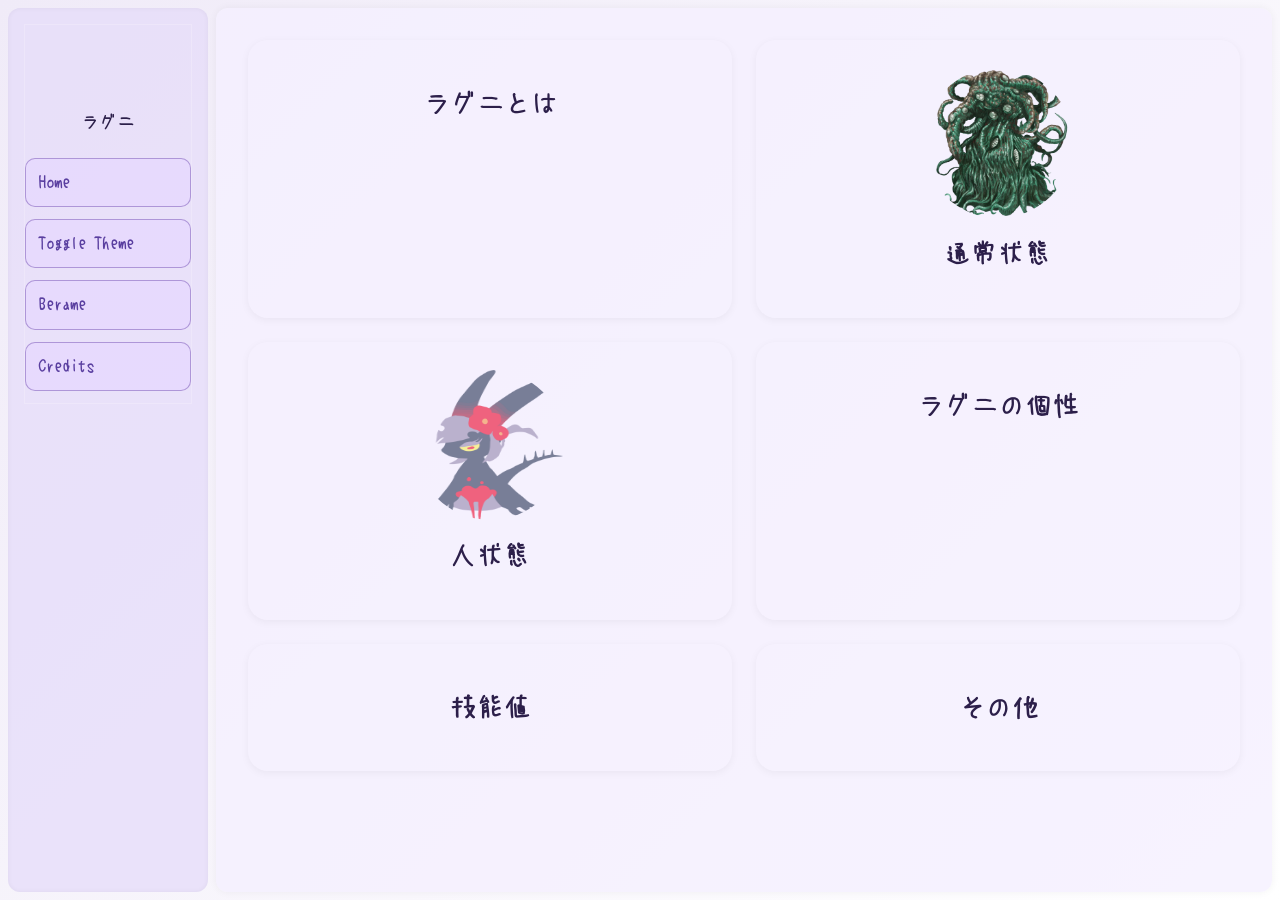
==== loves/index.html @ 0812d9d7 "up" ====
<!DOCTYPE html>
<html lang="ja">
<head>
    <meta charset="UTF-8">
    <meta name="viewport" content="width=device-width, initial-scale=1.0">
    <title>ラグニ</title>
    <link rel="stylesheet" href="../style/raguni.css">
    <link rel="stylesheet" href="../style/card.css">
                        
</head>
<body>
    <nav id="sidebar" aria-label="サイドバー">
        <button id="sidebarToggle" class="sidebar-toggle" type="button" aria-expanded="false" aria-controls="sidebarMenu" aria-label="メニューを開く">
            <span></span>
            <span></span>
            <span></span>
        </button>
        <div id="sidebarMenu" class="sidebar-menu glass-panel" role="menu">
            <div class="sidebar-brand" data-card-action="section" data-section-id="Main" onclick="handleCardAction(this, event)">
                <h1>ラグニ</h1>
            </div>
            <ul class="menu-list">
                <li><a href="#" data-card-action="section" data-section-id="Main" onclick="handleCardAction(this, event)">Home</a></li>
                <li><a href="#" onclick="toggleTheme(); return false;">Toggle Theme</a></li>
                <li><a href="../">Berame</a></li>
                <li><a href="#" data-card-action="section" data-section-id="Credits" onclick="handleCardAction(this, event)">Credits</a></li>
            </ul>
        </div>
    </nav>
    <main id="main">
        <section id="Main" class="content-section">
            <div class="grid">
                <div class="card" data-card-action="section" data-section-id="About" onclick="handleCardAction(this, event)">
                    <h1>ラグニとは</h1>
                </div>
                <div class="card" data-card-action="section" data-section-id="Wood" onclick="handleCardAction(this, event)">
                    <div class="title"><img src="images/raguni.png"></div>
                    <h1>通常状態</h1>
                </div>
                <div class="card" data-card-action="section" data-section-id="Human" onclick="handleCardAction(this, event)">
                    <div class="title"><img src="images/human.png"></div>
                    <h1>人状態</h1>
                </div>
                <div class="card" data-card-action="section" data-section-id="otherSettings" onclick="handleCardAction(this, event)">
                    <h1>ラグニの個性</h1>
                </div>
                <div class="card" data-card-action="section" data-section-id="parameter" onclick="handleCardAction(this, event)"><h1>技能値</h1></div>
                <div class="card" data-card-action="section" data-section-id="other" onclick="handleCardAction(this, event)"><h1>その他</h1></div>
            </div>
        </section>
        <section id="About" class="content-section">
            <div class="grid">
                <div class="card">
                    <h1>ラグニとは</h1>
                    <p>INTに対抗APPロールによってべらめに口説かれて、彼女になったシュブ=ニグラスのこと</p>
                    <p>略称は、ラグニ</p>
                </div>
            </div>
        </section>
        <section id="Wood" class="content-section">
            <div class="grid">
                <div class="card" data-card-action="toggle" data-toggle-target="woodDiv" onclick="handleCardAction(this, event)">
                    <div class="title"><img src="images/berame.jpg"></div>
                    <h1>シュブ=ニグラス状態</h1>
                    <div id="woodDiv">
                        <h2>年齢: ???</h2>
                        <h2>性別: 無性別</h2>
                        <h2>身長: ???</h2>
                        <h2>体重: ???</h2>
                        <h2>誕生日: ???</h2>
                        <h2>出身: ドリームランド</h2>
                    </div>
                </div>
                <div class="card" data-card-action="toggle" data-toggle-target="woodStatus" onclick="handleCardAction(this, event)">
                    <h2>能力値</h2>
                    <div id="woodStatus">
                        <nav>
                            <ul>
                                <li><h3>STR: 72</h3></li>
                                <li><h3>CON: 170</h3></li>
                                <li><h3>POW: 70</h3></li>
                                <li><h3>DEX: 28</h3></li>
                                <li><h3>APP: 17</h3></li>
                                <li><h3>SIZ: 120</h3></li>
                                <li><h3>INT: 21</h3></li>
                                <li><h3>EDU: 21</h3></li>
                            </ul>
                            <ul>
                                <li><h3>HP :500</h3></li>
                                <li><h3>MP: 70</h3></li>
                                <li><h3>SAN: 350</h3></li>
                                <li><h3>不定: 280</h3></li>
                                <li><h3>IDE: 105</h3></li>
                                <li><h3>幸運: 350</h3></li>
                                <li><h3>知識: 105</h3></li>
                                <li><h3>DB: +11d6</h3></li>
                            </ul>
                        </nav>
                    </div>
                </div>
            </div>
        </section>
        <section id="Human" class="content-section">
            <div class="grid">
                <div class="card" data-card-action="toggle" data-toggle-target="humanDiv" onclick="handleCardAction(this, event)">
                    <div class="title">
                        <img src="">
                    </div>
                    <h2>人状態</h2>
                    <div id="humanDiv">
                        <h2>年齢: 24歳(体感)</h2>
                        <h2>性別: 女性</h2>
                        <h2>身長: 150cm</h2>
                        <h2>体重: 10t</h2>
                        <h2>髪色: 紫</h2>
                        <h2>瞳色: 黄色</h2>
                        <h2>肌色: 黝</h2>
                        <h2>誕生日: ???</h2>
                        <h2>出身: ドリームランド</h2>
                    </div>
                </div>
                <div class="card" data-card-action="toggle" data-toggle-target="humanStatus" onclick="handleCardAction(this, event)">
                    <h2>能力値</h2>
                    <div id="humanStatus">
                        <nav>
                            <ul>
                                <li><h3>STR: 72</h3></li>
                                <li><h3>CON: 170</h3></li>
                                <li><h3>POW: 70</h3></li>
                                <li><h3>DEX: 28</h3></li>
                                <li><h3>APP: 17</h3></li>
                                <li><h3>SIZ: 120</h3></li>
                                <li><h3>INT: 21</h3></li>
                                <li><h3>EDU: 21</h3></li>
                            </ul>
                            <ul>
                                <li><h3>HP :500</h3></li>
                                <li><h3>MP: 70</h3></li>
                                <li><h3>SAN: 350</h3></li>
                                <li><h3>不定: 280</h3></li>
                                <li><h3>IDE: 105</h3></li>
                                <li><h3>幸運: 350</h3></li>
                                <li><h3>知識: 105</h3></li>
                                <li><h3>DB: +11d6</h3></li>
                            </ul>
                        </nav>
                    </div>
                </div>
            </div>
        </section>
        <section id="otherSettings" class="content-section">
            <div class="grid">
                <div class="card">
                    <h1>ラグニの特性</h1>
                </div>
                <div class="card" data-card-action="toggle" data-toggle-target="CHberame" onclick="handleCardAction(this, event)">
                    <h1>遭遇した場合</h1>
                    <div id="CHberame">
                        <p>SAN値チェック 1d6/1d20</p>
                    </div>
                </div>
                <div class="card" data-card-action="toggle" data-toggle-target="TRberame" onclick="handleCardAction(this, event)">
                    <h1>目星を振られた場合</h1>
                    <div id="TRberame">
                        <p>SAN値チェック 1d10/1d100。</p>
                    </div>
                </div>
            </div>
        </section>
        <section id="parameter" class="content-section">
            <div class="grid">
                <div class="card">
                    <h1>技能値</h1>
                    <p>職業ポイント: 420 興味ポイント: 210</p>
                    <p>木状態・人状態 共通</p>
                </div>
		        <div class="card">
                    <h2>技能</h2>
                    <table>
                        <thead><tr><th>技能名</th><th>初期</th><th>他</th><th>合計</th></tr></thead>
                        <tbody>
                            <tr><td>触肢</td><td>100</td><td>-</td><td>100</td></tr>
                            <tr><td>踏みつけ</td><td>75</td><td>-</td><td>75</td></tr>
                            <tr><td>噛みつき</td><td>100</td><td>-</td><td>100</td></tr>
                        </tbody>
                    </table>
                </div>
                <div class="card">
                    <h2>戦闘技能</h2>
                    <table>
                        <thead><tr><th>技能名</th><th>初期</th><th>他</th><th>合計</th></tr></thead>
                        <tbody>
                            <tr><td>回避</td><td>56</td><td>39</td><td>95</td></tr>
                            <tr><td>キック</td><td>25</td><td>-</td><td>25</td></tr>
                            <tr><td>組み付き</td><td>25</td><td>-</td><td>25</td></tr>
                            <tr><td>こぶし(パンチ)</td><td>50</td><td>-</td><td>50</td></tr>
                            <tr><td>頭突き</td><td>10</td><td>-</td><td>10</td></tr>
                            <tr><td>投擲</td><td>25</td><td>-</td><td>25</td></tr>
                            <tr><td>マーシャルアーツ</td><td>1</td><td>-</td><td>1</td></tr>
                            <tr><td>拳銃</td><td>20</td><td>-</td><td>20</td></tr>
                            <tr><td>サブマシンガン</td><td>15</td><td>-</td><td>15</td></tr>
                            <tr><td>ショットガン</td><td>30</td><td>-</td><td>30</td></tr>
                            <tr><td>マシンガン</td><td>15</td><td>80</td><td>95</td></tr>
                            <tr><td>ライフル</td><td>25</td><td>-</td><td>25</td></tr>
                        </tbody>
                    </table>
                </div>
                <div class="card">
                    <h2>探索技能</h2>
                    <table>
                        <thead><tr><th>技能名</th><th>初期</th><th>他</th><th>合計</th></tr></thead>
                        <tbody>
                            <tr><td>応急手当</td><td>30</td><td>65</td><td>95</td></tr>
                            <tr><td>鍵開け</td><td>1</td><td>5</td><td>6</td></tr>
                            <tr><td>隠す</td><td>15</td><td>-</td><td>15</td></tr>
			                <tr><td>隠れる</td><td>10</td><td>40</td><td>50</td></tr>
                            <tr><td>聞き耳</td><td>25</td><td>55</td><td>80</td></tr>
                            <tr><td>忍び歩き</td><td>10</td><td>-</td><td>10</td></tr>
                            <tr><td>写真術</td><td>10</td><td>-</td><td>10</td></tr>
                            <tr><td>精神分析</td><td>1</td><td>94</td><td>95</td></tr>
                            <tr><td>追跡</td><td>10</td><td>-</td><td>10</td></tr>
                            <tr><td>登攀</td><td>40</td><td>-</td><td>40</td></tr>
                            <tr><td>図書館</td><td>25</td><td>55</td><td>80</td></tr>
                            <tr><td>目星</td><td>25</td><td>57</td><td>82</td></tr>
			</tbody>
                </table>
            </div>
            <div class="card">
                <h2>行動技能</h2>
                    <table>
                        <thead><tr><th>技能名</th><th>初期</th><th>他</th><th>合計</th></tr></thead>
                        <tbody>
                            <tr><td>運転</td><td>20</td><td>-</td><td>20</td></tr>
			                <tr><td>機械修理</td><td>20</td><td>-</td><td>20</td></tr>
                            <tr><td>重機械操作</td><td>1</td><td>-</td><td>1</td></tr>
                            <tr><td>乗馬</td><td>5</td><td>-</td><td>5</td></tr>
                            <tr><td>水泳</td><td>25</td><td>-</td><td>25</td></tr>
                            <tr><td>制作 (アーティファクト)</td><td>5</td><td>90</td><td>95</td></tr>
		                    <tr><td>跳躍</td><td>25</td><td>-</td><td>25</td></tr>
                            <tr><td>操作</td><td>1</td><td>-</td><td>1</td></tr>
			                <tr><td>電気修理</td><td>10</td><td>-</td><td>10</td></tr>
                            <tr><td>ナビゲート</td><td>10</td><td>-</td><td>10</td></tr>
			                <tr><td>変装</td><td>1</td><td>-</td><td>10</td></tr>
                        </tbody>
                    </table>
                </div>
                <div class="card">
                    <h2>交渉技能</h2>
                    <table>
                        <thead><tr><th>技能名</th><th>初期</th><th>他</th><th>合計</th></tr></thead>
                        <tbody>
                            <tr><td>言いくるめ</td><td>5</td><td>-</td><td>5</td></tr>
			                <tr><td>信用</td><td>15</td><td>55</td><td>70</td></tr>
      			            <tr><td>説得</td><td>15</td><td>-</td><td>15</td></tr>
			                <tr><td>値切り</td><td>5</td><td>-</td><td>5</td></tr>
                            <tr><td>母国語 (日本語)</td><td>100</td><td>-</td><td>100</td></tr>
			</tbody>
                    </table>
                </div>
		<div class="card">
                    <h2>知識技能</h2>
                    <table>
                        <thead><tr><th>技能名</th><th>初期</th><th>他</th><th>合計</th></tr></thead>
                        <tbody>
                            <tr><td>医学</td><td>5</td><td>-</td><td>5</td></tr>
			                <tr><td>オカルト</td><td>5</td><td>-</td><td>5</td></tr>
			                <tr><td>化学</td><td>1</td><td>-</td><td>1</td></tr>
                            <tr><td>クトゥルフ神話</td><td>100</td><td>-</td><td>100</td></tr>
                            <tr><td>経理</td><td>10</td><td>-</td><td>10</td></tr>
			                <tr><td>考古学</td><td>1</td><td>-</td><td>1</td></tr>
			                <tr><td>コンピューター</td><td>1</td><td>-</td><td>1</td></tr>
                            <tr><td>心理学</td><td>5</td><td>-</td><td>5</td></tr>
			                <tr><td>人類学</td><td>1</td><td>-</td><td>1</td></tr>
			                <tr><td>生物学</td><td>1</td><td>-</td><td>1</td></tr>
			                <tr><td>心地質学</td><td>1</td><td>-</td><td>1</td></tr>
                            <tr><td>電子工学</td><td>1</td><td>-</td><td>1</td></tr>
			                <tr><td>天文学</td><td>1</td><td>-</td><td>1</td></tr>
                            <tr><td>博物学</td><td>10</td><td>-</td><td>10</td></tr>
                            <tr><td>物理学</td><td>1</td><td>-</td><td>1</td></tr>
                            <tr><td>法律</td><td>5</td><td>-</td><td>5</td></tr>
                            <tr><td>薬学</td><td>1</td><td>-</td><td>1</td></tr>
                            <tr><td>歴史</td><td>20</td><td>-</td><td>20</td></tr>
                        </tbody>
                    </table>
                </div>
            </div>
        </section>
        <section id="other" class="content-section">
            <div class="grid">
                <div class="card" data-card-action="toggle" data-toggle-target="weaponDetails" onclick="handleCardAction(this, event)">
                    <h1>武器</h1>
                    <div id="weaponDetails">
			<table>
                <thead><tr><th>名称</th><th>成功率</th><th>ダメージ</th></tr></thead>
                <tbody>
                    <tr><td>普通の靴べら</td><td>タッチ</td><td>1d3 + DB</td></tr>
                </tbody>
            </table>
            <table>
                <thead><tr><th>説明</th></tr></thead>
                <tbody>
                    <tr><td>べらめから貰った。</td></tr>
                </tbody>
			</table>
                    </div>
                </div>
                <div class="card" data-card-action="toggle" data-toggle-target="moneyDetails" onclick="handleCardAction(this, event)">
                    <h1>収入と財産</h1>
                    <div id="moneyDetails">
			<table>
                <tbody>
                    <tr><th>収入</th><th></th></tr>
                    <tr><th>手持ち現金</th><td>-</td></tr>
                    <tr><th>預金</th><td>-</td></tr>
                    <tr><th>個人資産</th><td>-</td></tr>
                    <tr><th>不動産</th><td>-</td></tr>
                </tbody>
			</table>
                    </div>
                </div>
                <div class="card" data-card-action="toggle" data-toggle-target="itemDetails" onclick="handleCardAction(this, event)">
                    <h1>所持品・アーティファクト</h1>
                    <div id="itemDetails">
                        <table>
                            <thead><tr><th>名称</th><th>個数</th></tr></thead>
                            <tbody>
                                <tr><td>回避</td><td>x1</td></tr>
                            </tbody>
                        </table>
                        <table>
                            <thead><tr><th>メモ</th></tr></thead>
                            <tbody>
                                <tr><td>べらめから貰った。</td></tr>
                            </tbody>
                        </table>
                        <table>
                            <thead><tr><th>名称</th><th>個数</th></tr></thead>
                            <tbody>
                                <tr><td>回復</td><td>x1</td></tr>
                            </tbody>
                        </table>
                        <table>
                            <thead><tr><th>メモ</th></tr></thead>
                            <tbody>
                                <tr><td>べらめから貰った。</td></tr>
                            </tbody>
                        </table>
                        <table>
                            <thead><tr><th>名称</th><th>個数</th></tr></thead>
                            <tbody>
                                <tr><td>目星</td><td>x1</td></tr>
                            </tbody>
                        </table>
                        <table>
                            <thead><tr><th>メモ</th></tr></thead>
                            <tbody>
                                <tr><td>べらめから貰った。</td></tr>
                            </tbody>
                        </table>
                        <table>
                            <thead><tr><th>名称</th><th>個数</th></tr></thead>
                            <tbody>
                                <tr><td>マーシャルアーツ</td><td>x1</td></tr>
                            </tbody>
                        </table>
                        <table>
                            <thead><tr><th>メモ</th></tr></thead>
                            <tbody>
                                <tr><td>べらめから貰った。</td></tr>
                            </tbody>
                        </table>
                        <table>
                            <thead><tr><th>名称</th><th>個数</th></tr></thead>
                            <tbody>
                                <tr><td>追跡</td><td>x1</td></tr>
                            </tbody>
                        </table>
                        <table>
                            <thead><tr><th>メモ</th></tr></thead>
                            <tbody>
                                <tr><td>べらめから貰った。</td></tr>
                            </tbody>
                        </table>
                        <table>
                            <thead><tr><th>名称</th><th>個数</th></tr></thead>
                            <tbody>
                                <tr><td>スマホ</td><td>-</td></tr>
                            </tbody>
                        </table>
                        <table>
                            <thead><tr><th>メモ</th></tr></thead>
                            <tbody>
                                <tr><td>べらめから貰った。</td></tr>
                            </tbody>
                        </table>
                    </div>
                </div>
                <div class="card" data-card-action="toggle" data-toggle-target="encounterDetails" onclick="handleCardAction(this, event)">
                    <h1>遭遇した超自然の存在</h1>
                    <div id="encounterDetails">
                        <table>
                            <thead><tr><th>名称</th><th>回数</th></tr></thead>
                            <tbody>
                                <tr><td>べらめ</td><td>1</td></tr>
                            </tbody>
                        </table>
                    </div>
                </div>
                <div class="card" data-card-action="toggle" data-toggle-target="scenarioDetails" onclick="handleCardAction(this, event)">
                    <h1>通過したシナリオ</h1>
                    <div id="scenarioDetails">
                        <table>
                            <thead><tr><th>シナリオ</th><th>結果</th><th>記録・報酬</th></tr></thead>
                            <tbody>
                            </tbody>
                        </table>
                    </div>
                </div>
            </div>
        </section>
        <section id="Credits" class="content-section">
            <h3>Credit</h3>
            <p>ラグニ</p>
            <p>Github <a href="https://github.com/kado-kado/trpg" target="_blank">Repository</a></p>
            <p>Made by <a href="https://github.com/kado-kado" target="_blank">@kado-kado</a></p>
            <h4>Special Thanks</h4>
            <p>Powered by <a href="https://ameblo.jp/fakeholic/entry-10972813360.html" target="_blank">ひいこ＠過充電氏 過充電フォント</a></p>
            <p>Hosted source on <a href="https://github.com/" target="_blank">GitHub</a></p>
            <p>Deployed by <a href="https://pages.cloudflare.com/" target="_blank">Cloudflare Pages</a></p>
        </section>
    </main>
    <script src="../script/change-mode.js"></script>
    <script src="../script/change-section.js"></script>
    <script src="../script/ctrlDiv.js"></script>
</body>
</html>
---- style/raguni.css ----
:root {
    --bg: #f0ebf8;
    --text: #2c1f4a;

    --main-bg: rgba(245, 240, 255, 0.8);
    --sidebar-bg: rgba(230, 220, 250, 0.75);
    --panel-bg: rgba(220, 200, 255, 0.28);

    --link: #5a3fa0;
    --link-hover: #7a5fbf;

    --input-bg: rgba(230, 215, 255, 0.7);
    --input-border: rgba(150, 120, 200, 0.7);

    --input-hover: rgba(210, 185, 255, 0.9);
    --input-active: rgba(190, 160, 245, 0.9);
    --shadow-color: rgba(60, 30, 100, 0.12);
}

[data-theme="dark"] {
    --bg: #1a0f2e;
    --text: #d8cfe6;

    --main-bg: rgba(30, 18, 50, 0.7);
    --sidebar-bg: rgba(40, 25, 65, 0.7);
    --panel-bg: rgba(150, 100, 200, 0.08);

    --link: #a890d8;
    --link-hover: #c9b8e0;

    --input-bg: rgba(50, 30, 80, 0.7);
    --input-border: rgba(120, 80, 170, 0.7);

    --input-hover: rgba(70, 40, 100, 0.8);
    --input-active: rgba(90, 55, 130, 0.8);
    --shadow-color: rgba(0, 0, 0, 0.28);
}

@font-face {
    font-family: "Kajuden";
    src: url(../font/Full_KajudenFont-Full-Regular.ttf) format("truetype");
}

* {
    box-sizing: border-box;
}

*::-webkit-scrollbar {
    display: none;
}

html {
    scroll-behavior: auto;
}

body {
    margin: 0;
    padding: 8px;
    height: 100vh;
    display: flex;
    overflow: hidden;
    font-family: "Kajuden", serif;
    font-size: 18px;
    background: linear-gradient(135deg, var(--bg), rgba(255,255,255,0.18));
    color: var(--text);
    transition: background-color 0.3s, color 0.3s;
}

/* Sidebar */
#sidebar {
    width: 200px;
    background-color: var(--sidebar-bg);
    color: var(--text);
    padding: 1rem;
    border-radius: 12px;
    box-shadow: inset 0 0 5px rgba(0, 0, 0, 0.05);
    display: flex;
    flex-direction: column;
    align-items: center;
    margin-right: 8px;
    transition: background-color 0.3s, color 0.3s;
    position: relative;
    z-index: 1;
}

#sidebar.open {
    width: 200px;
    padding: 1rem;
}

#sidebarToggle {
    display: none;
}

.sidebar-toggle {
    width: 52px;
    height: 52px;
    border: 1px solid var(--input-border);
    border-radius: 16px;
    background: var(--panel-bg);
    display: flex;
    flex-direction: column;
    align-items: center;
    justify-content: center;
    gap: 6px;
    cursor: pointer;
    padding: 0;
    position: relative;
    z-index: 2;
    flex-shrink: 0;
}

.sidebar-toggle span {
    display: block;
    width: 22px;
    height: 2px;
    background: var(--text);
    border-radius: 999px;
}

#sidebarMenu,
.sidebar-menu {
    position: static;
    display: block;
    width: 100%;
    opacity: 1;
    transform: none;
    pointer-events: auto;
    visibility: visible;
    padding: 0;
    border-radius: 0;
    box-shadow: none;
    background: transparent;
    backdrop-filter: none;
    -webkit-backdrop-filter: none;
}

#sidebarMenu.open,
.sidebar-menu.open {
    opacity: 1;
    transform: none;
    pointer-events: auto;
    visibility: visible;
}

.glass-panel {
    background: var(--panel-bg);
    border: 1px solid rgba(255, 255, 255, 0.2);
    box-shadow: inset 0 1px 0 rgba(255,255,255,0.2), 0 8px 24px rgba(0,0,0,0.08);
    backdrop-filter: blur(16px);
    -webkit-backdrop-filter: blur(16px);
}

.sidebar-brand {
    margin-top: 80px;
    margin-bottom: 20px;
    padding: 8px 12px;
    border-radius: 12px;
    cursor: pointer;
}

.sidebar-brand h1 {
    margin: 0;
    font-size: 1.1rem;
    text-align: center;
}

.menu-list {
    list-style: none;
    padding: 0;
    margin: 0;
    width: 100%;
}

.menu-list li {
    margin-bottom: 12px;
    text-align: left;
}

.menu-list a {
    color: var(--link);
    text-decoration: none;
    font-size: 16px;
    font-weight: bold;
    display: block;
    padding: 10px 12px;
    border-radius: 10px;
    margin: 0;
    transition: color 0.3s, background-color 0.2s ease;
}

.menu-list a:hover {
    color: var(--link-hover);
    background: rgba(255,255,255,0.1);
}

/* Main Content */
#main {
    flex: 1;
    background-color: var(--main-bg);
    padding: 2rem;
    border-radius: 12px;
    box-shadow: 0 0 8px rgba(0, 0, 0, 0.05);
    overflow-y: auto;
    text-align: center;
    transition: background-color 0.3s;
}

/* Sections */
.content-section {
    display: none;
}

.content-section.active {
    display: block;
}

input,
button,
a {
    background-color: var(--input-bg);
    border: 1px solid var(--input-border);
    border-radius: 6px;
    padding: 6px 10px;
    margin: 4px 0;
    cursor: pointer;
    color: var(--text);
    font-size: 14px;
    transition: background-color 0.2s ease, transform 0.1s, color 0.3s;
    text-decoration: none;
}

input:hover,
button:hover,
a:hover {
    background-color: var(--input-hover);
}

input:active,
button:active,
a:active {
    background-color: var(--input-active);
    transform: scale(0.98);
}

@media (max-width: 768px) {
    body {
        flex-direction: column;
        padding: 10px;
        overflow: auto;
    }

    #sidebar {
        position: fixed !important;
        left: 12px !important;
        bottom: 12px !important;
        top: auto !important;
        width: 64px !important;
        min-width: 64px;
        min-height: 64px;
        margin-right: 0;
        align-items: center;
        justify-content: center;
        padding: 0;
    }

    #sidebarToggle {
        display: flex;
    }

    #sidebarMenu,
    .sidebar-menu {
        position: absolute;
        left: 0;
        bottom: calc(100% + 12px);
        width: 220px;
        padding: 18px 14px 18px 14px;
        opacity: 0;
        visibility: hidden;
        transform: translateY(12px);
        pointer-events: none;
        background: var(--panel-bg);
        border: 1px solid rgba(255,255,255,0.2);
        border-radius: 18px;
        box-shadow: inset 0 1px 0 rgba(255,255,255,0.2), 0 8px 24px rgba(0,0,0,0.08);
        backdrop-filter: blur(16px);
        -webkit-backdrop-filter: blur(16px);
    }

    #sidebarMenu.open,
    .sidebar-menu.open {
        opacity: 1;
        visibility: visible;
        transform: translateY(0);
        pointer-events: auto;
    }

    .menu-list {
        margin-top: 0;
        display: flex;
        flex-wrap: wrap;
        justify-content: center;
        gap: 12px;
    }

    .menu-list li {
        margin: 0;
        text-align: center;
    }

    #main {
        margin-left: 0;
        padding: 1rem;
        min-height: 0;
    }
}

p,
li,
td,
th {
    font-size: 1.05rem;
    line-height: 1.7;
}

table {
    width: 100%;
    border-collapse: collapse;
    margin: 1rem 0;
    text-align: left;
}

th,
td {
    border: 1px solid var(--input-border);
    padding: 8px 10px;
}

th {
    background-color: var(--input-bg);
    white-space: nowrap;
}
---- style/card.css ----
img {
    width: 150px;
    height: 150px;
    margin-left: auto;
    margin-right: auto;
    border-radius: 50%;
}

.grid {
    display: grid;
    grid-template-columns: repeat(auto-fit, minmax(min(350px, 100%), 1fr));
    gap: 24px;
    max-width: 100%;
    margin: 0 auto;
}

.card {
    background: var(--card);
    border: 1px solid var(--border);
    border-radius: 20px;
    padding: 28px;
    box-shadow: 0 2px 8px rgba(0,0,0,0.05);
    transition: all 0.2s ease;
    align-items: left;
}

.card_nodom {
    padding: 28px;
    transition: all 0.2s ease;
}

.card:hover {
    border-color: var(--accent);
    transform: translateY(-4px);
    box-shadow: 0 12px 24px rgba(0,0,0,0.1);
}

.title {
    font-size: 2rem;
    font-weight: 80;
    margin-bottom: 20px;
    display: flex;
    align-items: center;
    justify-content: space-between;
}

ul{
    list-style:none;
}

nav {
    display: flex;
}
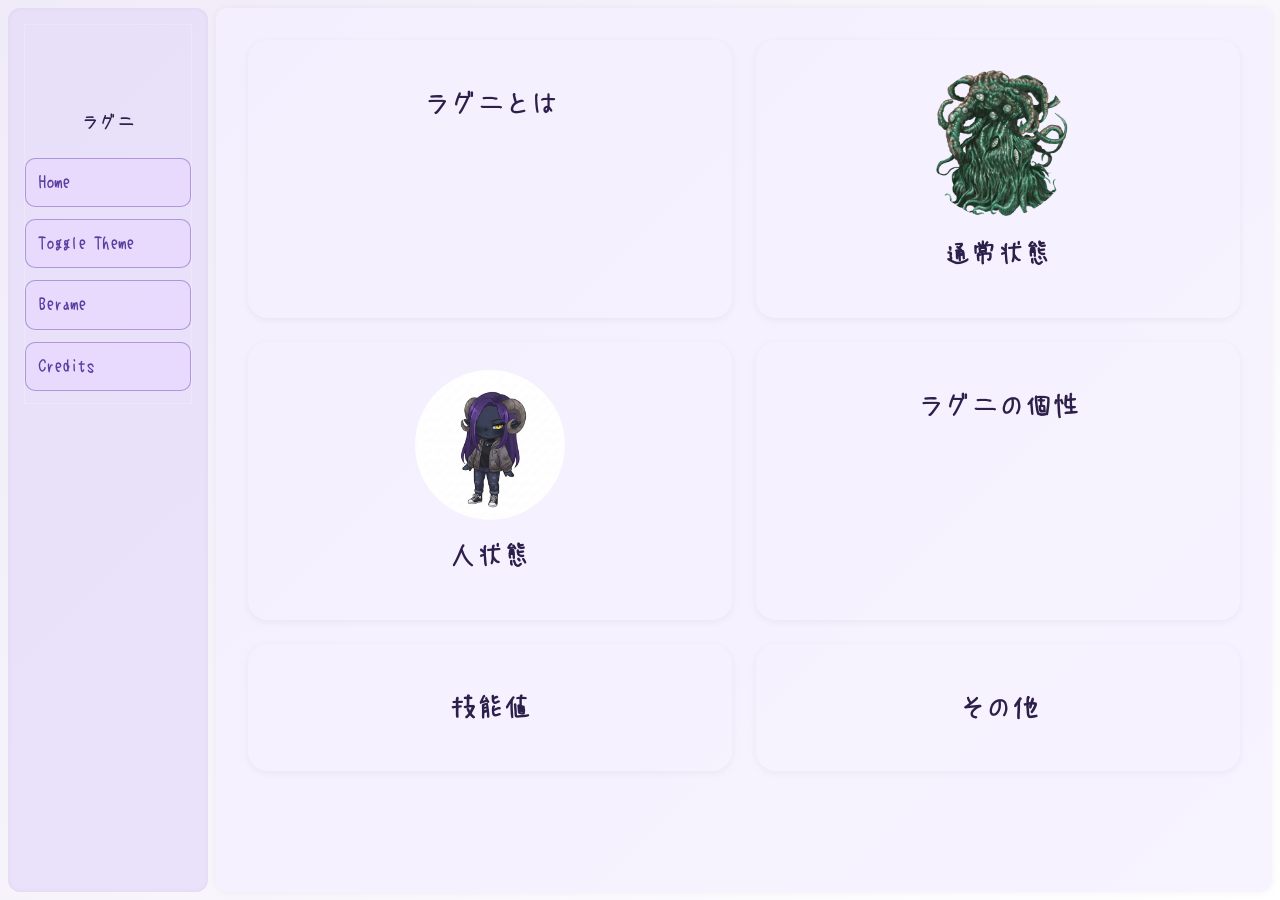
==== commit 32291629: "up" ====
--- a/loves/index.html
+++ b/loves/index.html
@@ -60,7 +60,7 @@
         <section id="Wood" class="content-section">
             <div class="grid">
                 <div class="card" data-card-action="toggle" data-toggle-target="woodDiv" onclick="handleCardAction(this, event)">
-                    <div class="title"><img src="images/berame.jpg"></div>
+                    <div class="title"><img src="images/raguni.jpg"></div>
                     <h1>シュブ=ニグラス状態</h1>
                     <div id="woodDiv">
                         <h2>年齢: ???</h2>
@@ -104,7 +104,7 @@
             <div class="grid">
                 <div class="card" data-card-action="toggle" data-toggle-target="humanDiv" onclick="handleCardAction(this, event)">
                     <div class="title">
-                        <img src="">
+                        <img src="images/human.jpg">
                     </div>
                     <h2>人状態</h2>
                     <div id="humanDiv">
